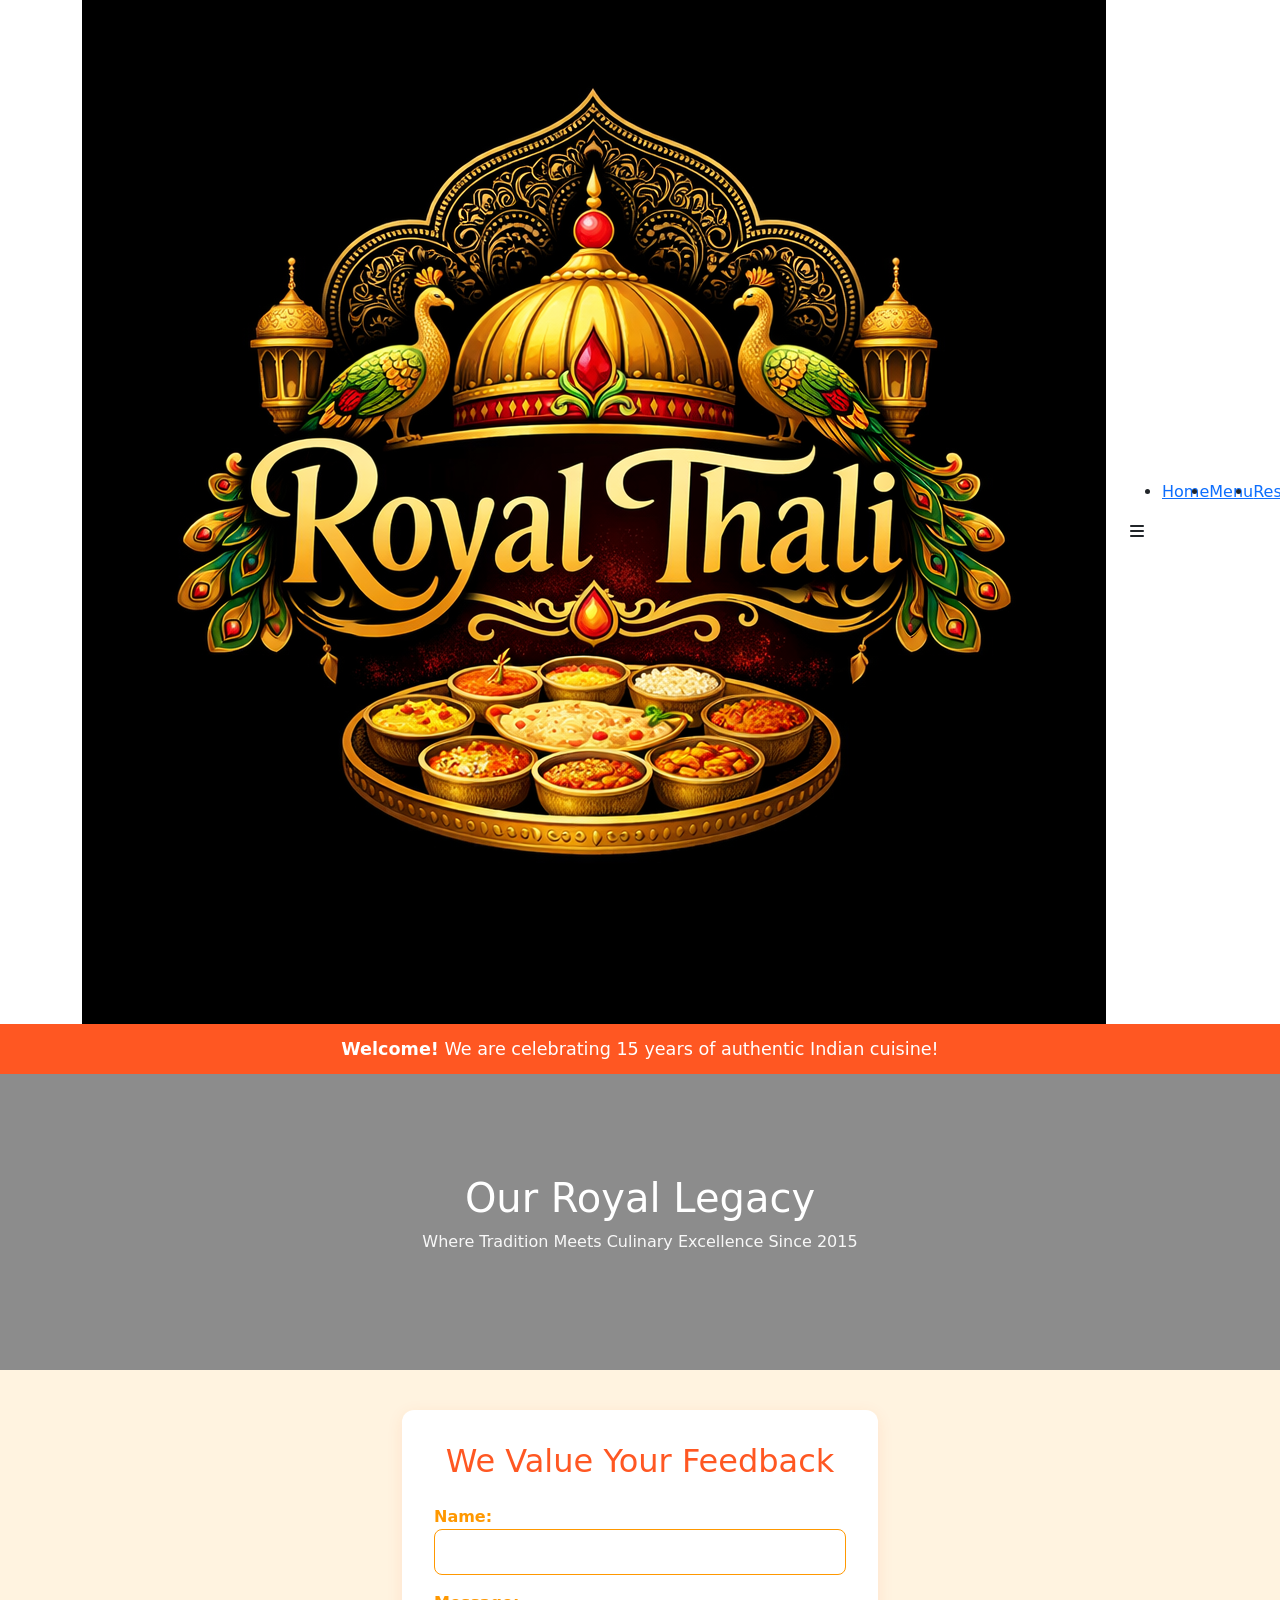
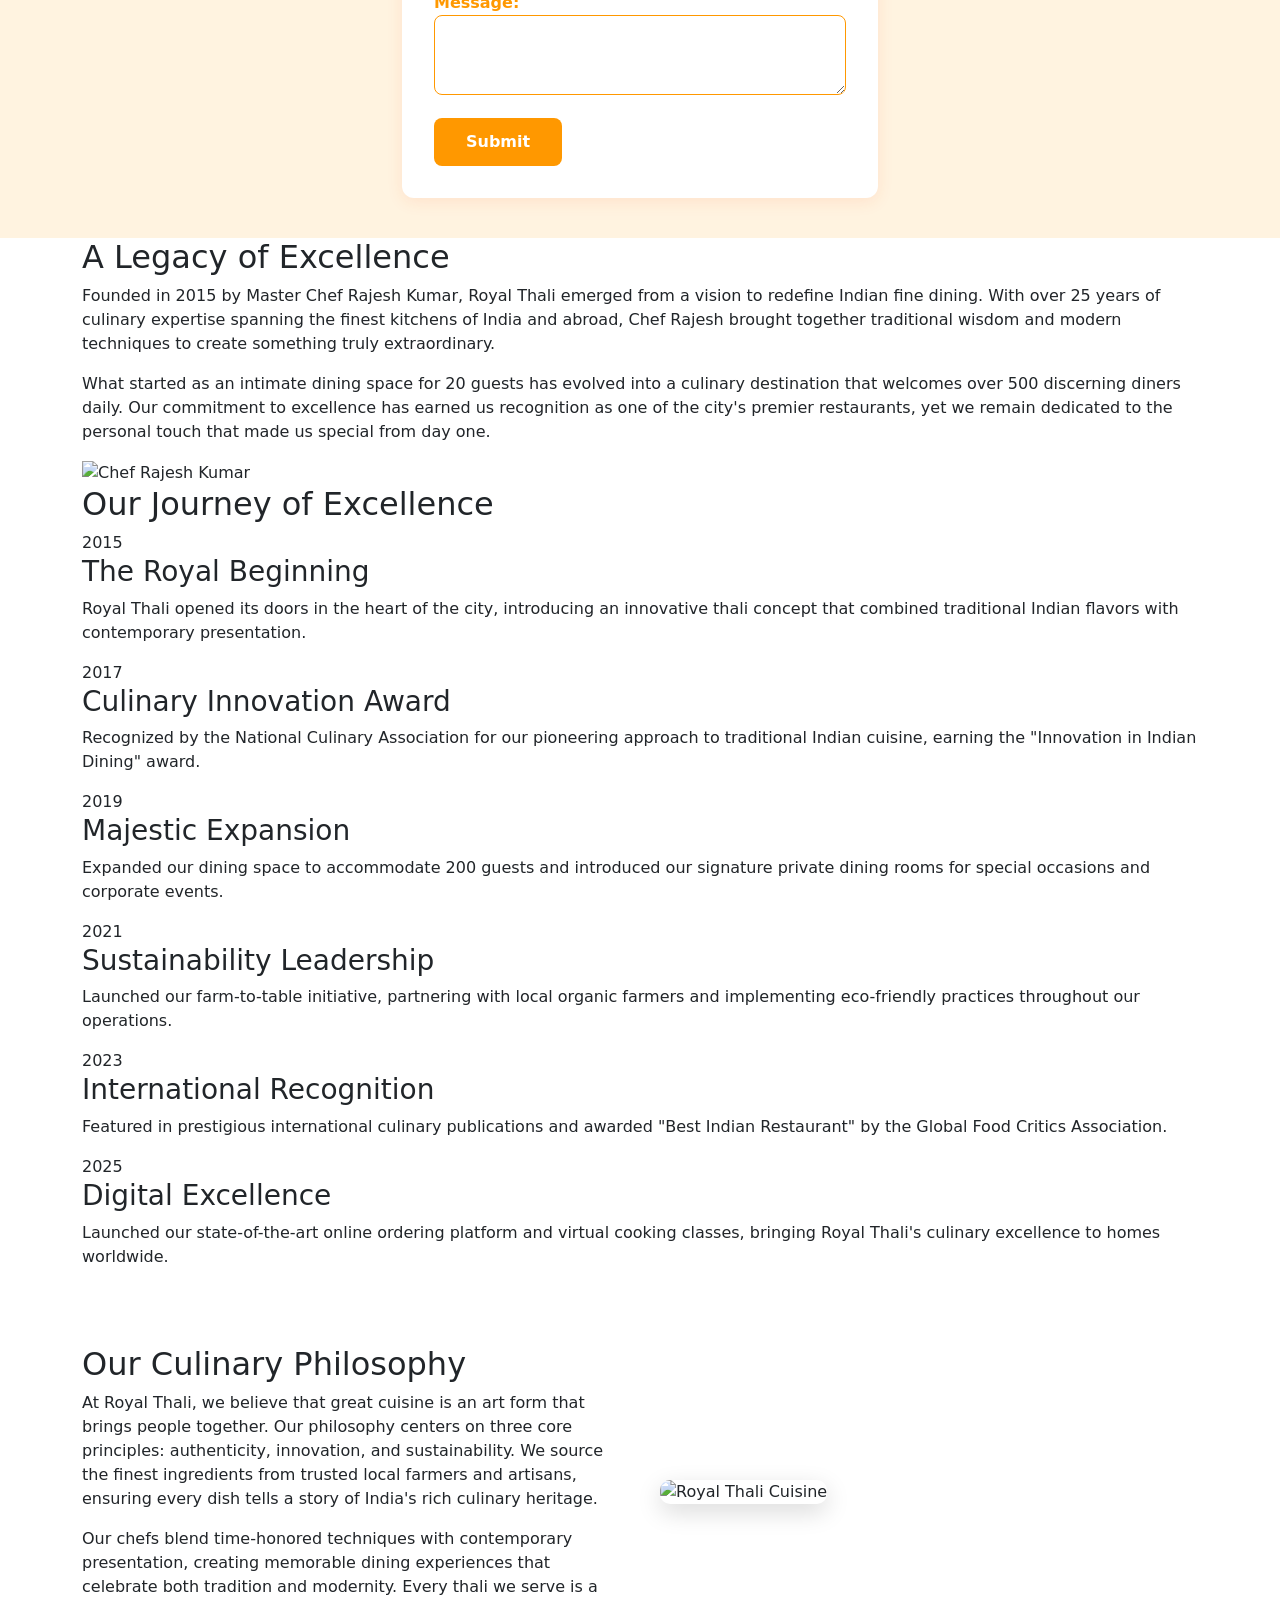
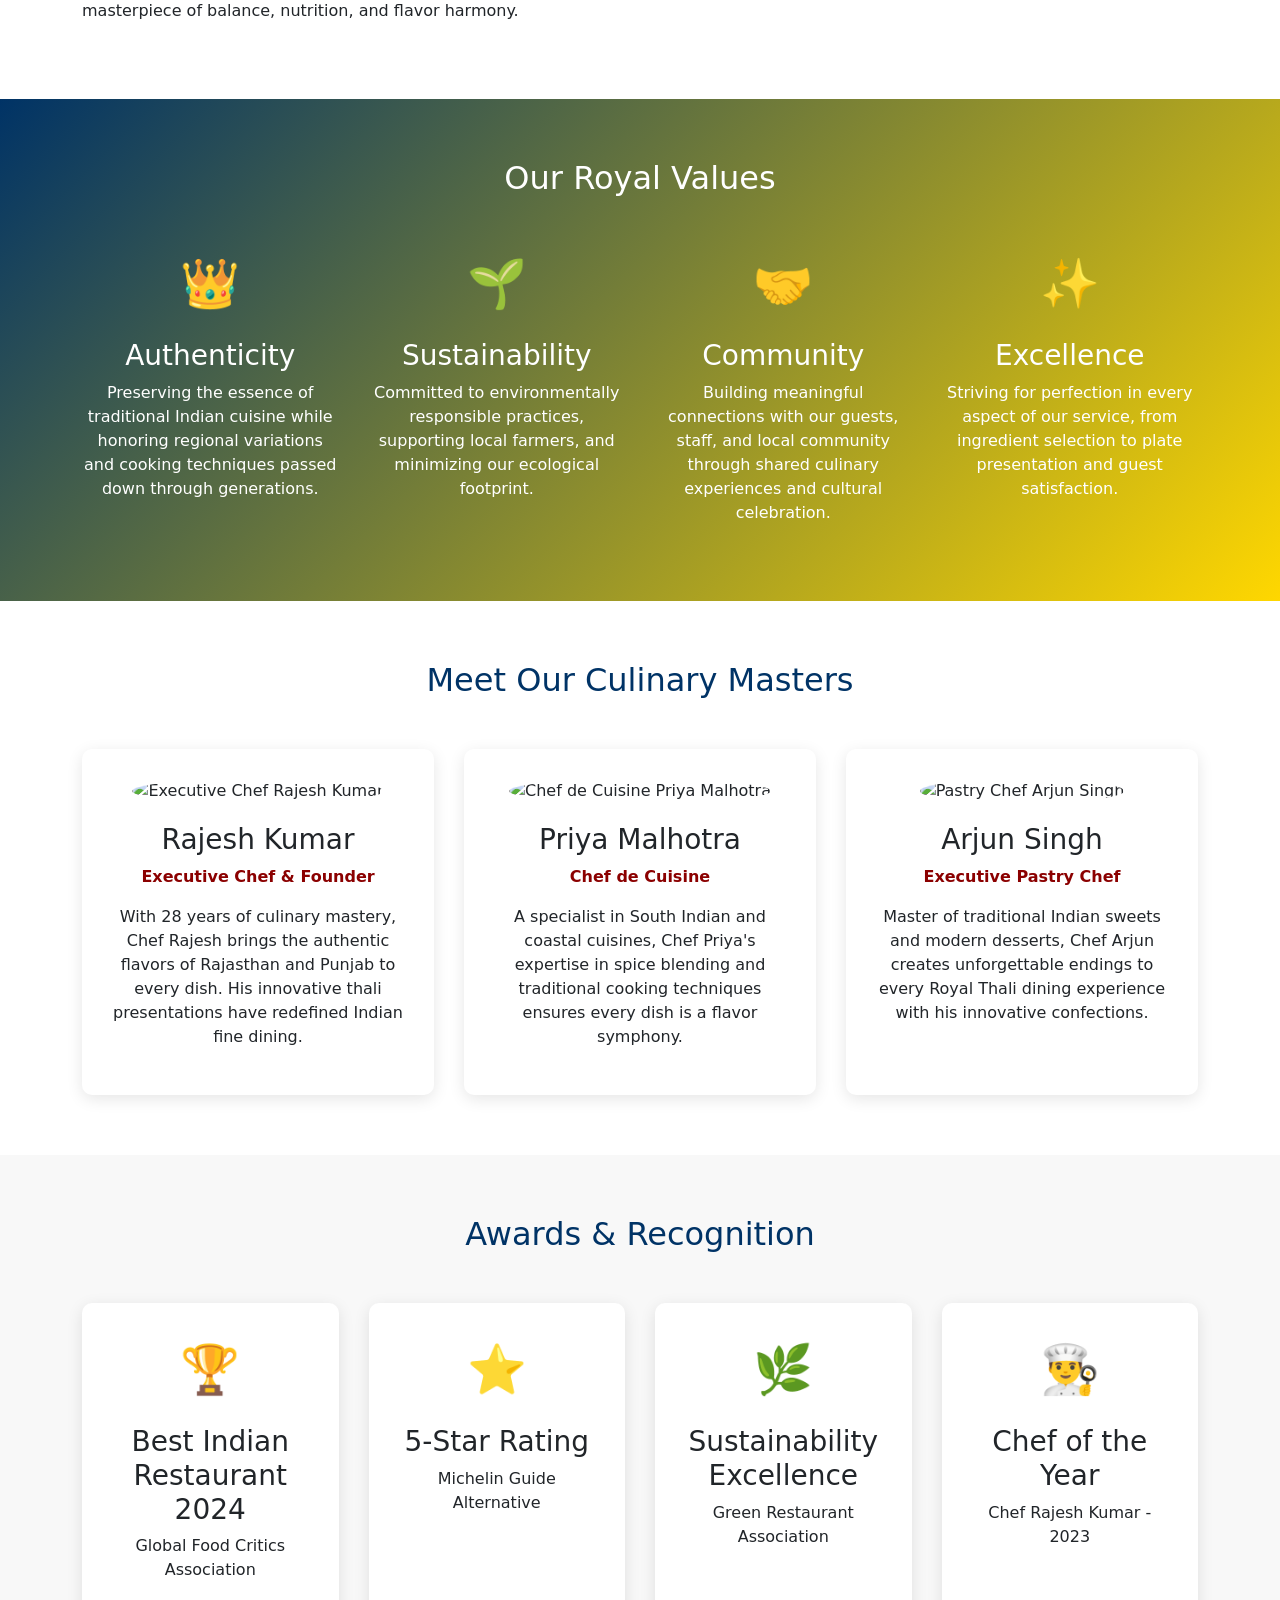
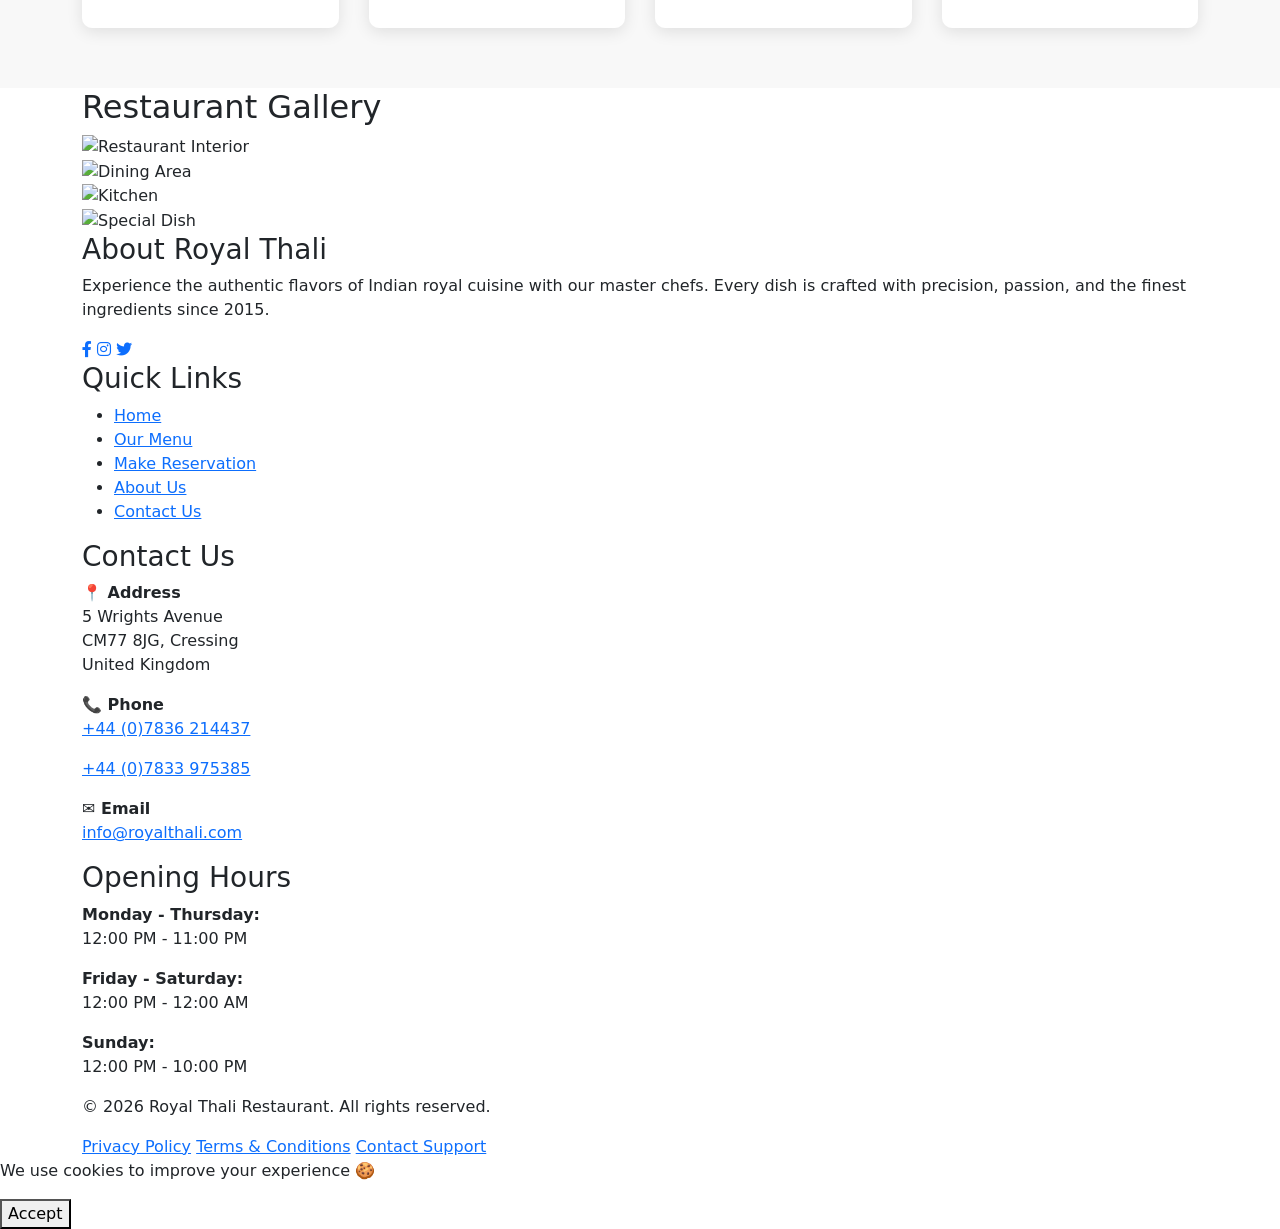
==== about.html @ 82fc79c3 "assignment" ====
<!DOCTYPE html>
<html lang="en">
<head>
    <meta charset="UTF-8">
    <meta name="viewport" content="width=device-width, initial-scale=1.0">
    <title>About Us - Royal Thali</title>
    <link href="https://cdn.jsdelivr.net/npm/bootstrap@5.3.0/dist/css/bootstrap.min.css" rel="stylesheet">
    <link href="https://fonts.googleapis.com/css2?family=Poppins:wght@300;400;600;700&display=swap" rel="stylesheet">
    <link rel="stylesheet" href="https://cdnjs.cloudflare.com/ajax/libs/font-awesome/6.0.0-beta3/css/all.min.css">
    <link rel="stylesheet" href="css/about.css">
</head>
<body aria-label="About Page">
    <!-- Header Section: Contains logo and navigation bar -->
    <header>
        <div class="container" style="display: flex; align-items: center;">
            <!-- Logo -->
            <a href="index.html" class="logo" style="margin-right: 24px;">
                <img src="images/royal thali.png" alt="Royal Thali Logo" id="logo-img">
            </a>
            <!-- Navigation Bar -->
            <nav style="flex: 1;">
                <ul style="display: flex; align-items: center;">
                    <li><a href="index.html">Home</a></li>
                    <li><a href="menu.html">Menu</a></li>
                    <li><a href="reservation.html">Reservation</a></li>
                    <li><a href="about.html" class="active">About</a></li>
                    <li><a href="contact.html">Contact</a></li>
                </ul>
                <!-- Mobile Menu Button for small screens -->
                <div class="mobile-menu-btn" aria-label="Open navigation" tabindex="0">
                    <i class="fas fa-bars"></i>
                </div>
            </nav>
        </div>
    </header>
    <!-- Banner Announcement -->
    <div class="banner" role="banner" aria-label="Special Announcement" style="background:#ff5722;color:#fff;text-align:center;padding:12px 0;font-size:1.1rem;">
        <strong>Welcome!</strong> We are celebrating 15 years of authentic Indian cuisine!
    </div>
    <section class="about-hero" style="background:linear-gradient(rgba(0,0,0,0.45), rgba(0,0,0,0.45)), url('images/gallery4.jpg') center/cover no-repeat; color:#fff; text-align:center; padding:100px 20px;">
        <div class="container">
            <!-- Main heading and tagline -->
            <h1 style="color:#fff;">Our Royal Legacy</h1>
            <p style="color:#f8f8f8;">Where Tradition Meets Culinary Excellence Since 2015</p>
        </div>
    </section>
    <!-- Feedback Form: Enhanced Design -->
    <section class="feedback-section" aria-label="Feedback Form" style="background:#fff3e0;padding:40px 0;">
        <div class="container" style="max-width:500px;margin:auto;">
            <form id="feedback-form" style="background:#fff;border-radius:12px;box-shadow:0 4px 16px rgba(255,87,34,0.10);padding:32px;">
                <h2 style="color:#ff5722;text-align:center;margin-bottom:24px;">We Value Your Feedback</h2>
                <label for="feedback-name" style="font-weight:600;color:#ff9800;">Name:</label>
                <input type="text" id="feedback-name" name="name" required aria-required="true" style="width:100%;padding:10px;margin-bottom:16px;border-radius:8px;border:1px solid #ff9800;">
                <label for="feedback-message" style="font-weight:600;color:#ff9800;">Message:</label>
                <textarea id="feedback-message" name="message" required aria-required="true" style="width:100%;padding:10px;margin-bottom:16px;border-radius:8px;border:1px solid #ff9800;min-height:80px;"></textarea>
                <button type="submit" style="background:#ff9800;color:#fff;border:none;padding:12px 32px;border-radius:8px;font-weight:600;cursor:pointer;transition:background 0.2s;">Submit</button>
                <span id="feedback-error" style="color:red;display:none;"></span>
            </form>
        </div>
    </section>
    <section class="about-story">
        <div class="container">
            <!-- Story section with text and image -->
            <div class="story-content">
                <div class="story-text">
                    <h2>A Legacy of Excellence</h2>
                    <p>Founded in 2015 by Master Chef Rajesh Kumar, Royal Thali emerged from a vision to redefine Indian fine dining. With over 25 years of culinary expertise spanning the finest kitchens of India and abroad, Chef Rajesh brought together traditional wisdom and modern techniques to create something truly extraordinary.</p>
                    <p>What started as an intimate dining space for 20 guests has evolved into a culinary destination that welcomes over 500 discerning diners daily. Our commitment to excellence has earned us recognition as one of the city's premier restaurants, yet we remain dedicated to the personal touch that made us special from day one.</p>
                </div>
                <div class="story-image">
                    <!-- Chef's photo -->
                    <img src="images/chef1.jpg" alt="Chef Rajesh Kumar">
                </div>
            </div>
        </div>
    </section>
    <section class="timeline-section">
        <div class="container">
            <!-- Timeline of restaurant milestones -->
            <h2>Our Journey of Excellence</h2>
            <div class="timeline">
                <div class="timeline-item">
                    <div class="timeline-date">2015</div>
                    <div class="timeline-content">
                        <h3>The Royal Beginning</h3>
                        <p>Royal Thali opened its doors in the heart of the city, introducing an innovative thali concept that combined traditional Indian flavors with contemporary presentation.</p>
                    </div>
                </div>
                <div class="timeline-item">
                    <div class="timeline-date">2017</div>
                    <div class="timeline-content">
                        <h3>Culinary Innovation Award</h3>
                        <p>Recognized by the National Culinary Association for our pioneering approach to traditional Indian cuisine, earning the "Innovation in Indian Dining" award.</p>
                    </div>
                </div>
                <div class="timeline-item">
                    <div class="timeline-date">2019</div>
                    <div class="timeline-content">
                        <h3>Majestic Expansion</h3>
                        <p>Expanded our dining space to accommodate 200 guests and introduced our signature private dining rooms for special occasions and corporate events.</p>
                    </div>
                </div>
                <div class="timeline-item">
                    <div class="timeline-date">2021</div>
                    <div class="timeline-content">
                        <h3>Sustainability Leadership</h3>
                        <p>Launched our farm-to-table initiative, partnering with local organic farmers and implementing eco-friendly practices throughout our operations.</p>
                    </div>
                </div>
                <div class="timeline-item">
                    <div class="timeline-date">2023</div>
                    <div class="timeline-content">
                        <h3>International Recognition</h3>
                        <p>Featured in prestigious international culinary publications and awarded "Best Indian Restaurant" by the Global Food Critics Association.</p>
                    </div>
                </div>
                <div class="timeline-item">
                    <div class="timeline-date">2025</div>
                    <div class="timeline-content">
                        <h3>Digital Excellence</h3>
                        <p>Launched our state-of-the-art online ordering platform and virtual cooking classes, bringing Royal Thali's culinary excellence to homes worldwide.</p>
                    </div>
                </div>
            </div>
        </div>
    </section>

    <!-- Our Philosophy Section -->
    <section class="philosophy-section" style="background:#fff;padding:60px 0;">
        <div class="container">
            <div class="philosophy-content" style="display:flex; flex-wrap:wrap; gap:40px; align-items:center;">
                <div style="flex:1;">
                    <h2>Our Culinary Philosophy</h2>
                    <p>At Royal Thali, we believe that great cuisine is an art form that brings people together. Our philosophy centers on three core principles: authenticity, innovation, and sustainability. We source the finest ingredients from trusted local farmers and artisans, ensuring every dish tells a story of India's rich culinary heritage.</p>
                    <p>Our chefs blend time-honored techniques with contemporary presentation, creating memorable dining experiences that celebrate both tradition and modernity. Every thali we serve is a masterpiece of balance, nutrition, and flavor harmony.</p>
                </div>
                <div style="flex:1;">
                    <img src="images/gallery2.jpg" alt="Royal Thali Cuisine" style="width:100%; border-radius:10px; box-shadow:0 8px 24px rgba(0,0,0,0.15);">
                </div>
            </div>
        </div>
    </section>

    <!-- Our Values Section -->
    <section class="values-section" style="background:linear-gradient(135deg, #003366 0%, #FFD700 100%); color:#fff; padding:60px 0;">
        <div class="container">
            <h2 style="text-align:center; margin-bottom:50px;">Our Royal Values</h2>
            <div class="values-grid" style="display:grid; grid-template-columns:repeat(auto-fit, minmax(250px,1fr)); gap:30px;">
                <div class="value-item" style="text-align:center;">
                    <div style="font-size:3rem; margin-bottom:20px;">👑</div>
                    <h3>Authenticity</h3>
                    <p>Preserving the essence of traditional Indian cuisine while honoring regional variations and cooking techniques passed down through generations.</p>
                </div>
                <div class="value-item" style="text-align:center;">
                    <div style="font-size:3rem; margin-bottom:20px;">🌱</div>
                    <h3>Sustainability</h3>
                    <p>Committed to environmentally responsible practices, supporting local farmers, and minimizing our ecological footprint.</p>
                </div>
                <div class="value-item" style="text-align:center;">
                    <div style="font-size:3rem; margin-bottom:20px;">🤝</div>
                    <h3>Community</h3>
                    <p>Building meaningful connections with our guests, staff, and local community through shared culinary experiences and cultural celebration.</p>
                </div>
                <div class="value-item" style="text-align:center;">
                    <div style="font-size:3rem; margin-bottom:20px;">✨</div>
                    <h3>Excellence</h3>
                    <p>Striving for perfection in every aspect of our service, from ingredient selection to plate presentation and guest satisfaction.</p>
                </div>
            </div>
        </div>
    </section>

    <section class="team-section" style="background:#fff;padding:60px 0;">
        <div class="container">
            <h2 style="text-align:center; margin-bottom:50px; color:#003366;">Meet Our Culinary Masters</h2>
            <div class="team-grid" style="display:grid; grid-template-columns:repeat(auto-fit, minmax(300px,1fr)); gap:30px;">
                <div class="team-member" style="text-align:center; padding:30px; border-radius:10px; box-shadow:0 4px 16px rgba(0,0,0,0.1);">
                    <img src="images/chef1.jpg" alt="Executive Chef Rajesh Kumar" style="width:150px; height:150px; border-radius:50%; margin-bottom:20px; object-fit:cover;">
                    <h3>Rajesh Kumar</h3>
                    <p style="color:#8B0000; font-weight:600;">Executive Chef & Founder</p>
                    <p>With 28 years of culinary mastery, Chef Rajesh brings the authentic flavors of Rajasthan and Punjab to every dish. His innovative thali presentations have redefined Indian fine dining.</p>
                </div>
                <div class="team-member" style="text-align:center; padding:30px; border-radius:10px; box-shadow:0 4px 16px rgba(0,0,0,0.1);">
                    <img src="images/chef2.jpg" alt="Chef de Cuisine Priya Malhotra" style="width:150px; height:150px; border-radius:50%; margin-bottom:20px; object-fit:cover;">
                    <h3>Priya Malhotra</h3>
                    <p style="color:#8B0000; font-weight:600;">Chef de Cuisine</p>
                    <p>A specialist in South Indian and coastal cuisines, Chef Priya's expertise in spice blending and traditional cooking techniques ensures every dish is a flavor symphony.</p>
                </div>
                <div class="team-member" style="text-align:center; padding:30px; border-radius:10px; box-shadow:0 4px 16px rgba(0,0,0,0.1);">
                    <img src="images/chef3.jpg" alt="Pastry Chef Arjun Singh" style="width:150px; height:150px; border-radius:50%; margin-bottom:20px; object-fit:cover;">
                    <h3>Arjun Singh</h3>
                    <p style="color:#8B0000; font-weight:600;">Executive Pastry Chef</p>
                    <p>Master of traditional Indian sweets and modern desserts, Chef Arjun creates unforgettable endings to every Royal Thali dining experience with his innovative confections.</p>
                </div>
            </div>
        </div>
    </section>

    <!-- Awards & Recognition Section -->
    <section class="awards-section" style="background:#f8f8f8;padding:60px 0;">
        <div class="container">
            <h2 style="text-align:center; margin-bottom:50px; color:#003366;">Awards & Recognition</h2>
            <div class="awards-grid" style="display:grid; grid-template-columns:repeat(auto-fit, minmax(250px,1fr)); gap:30px;">
                <div class="award-item" style="text-align:center; padding:30px; background:#fff; border-radius:10px; box-shadow:0 4px 16px rgba(0,0,0,0.1);">
                    <div style="font-size:3rem; margin-bottom:20px;">🏆</div>
                    <h3>Best Indian Restaurant 2024</h3>
                    <p>Global Food Critics Association</p>
                </div>
                <div class="award-item" style="text-align:center; padding:30px; background:#fff; border-radius:10px; box-shadow:0 4px 16px rgba(0,0,0,0.1);">
                    <div style="font-size:3rem; margin-bottom:20px;">⭐</div>
                    <h3>5-Star Rating</h3>
                    <p>Michelin Guide Alternative</p>
                </div>
                <div class="award-item" style="text-align:center; padding:30px; background:#fff; border-radius:10px; box-shadow:0 4px 16px rgba(0,0,0,0.1);">
                    <div style="font-size:3rem; margin-bottom:20px;">🌿</div>
                    <h3>Sustainability Excellence</h3>
                    <p>Green Restaurant Association</p>
                </div>
                <div class="award-item" style="text-align:center; padding:30px; background:#fff; border-radius:10px; box-shadow:0 4px 16px rgba(0,0,0,0.1);">
                    <div style="font-size:3rem; margin-bottom:20px;">👨‍🍳</div>
                    <h3>Chef of the Year</h3>
                    <p>Chef Rajesh Kumar - 2023</p>
                </div>
            </div>
        </div>
    </section>
    <section class="gallery-section">
        <div class="container">
            <!-- Gallery section: Photos of restaurant -->
            <h2>Restaurant Gallery</h2>
            <div class="gallery-grid">
                <div class="gallery-item">
                    <img src="images/gallery1.jpg" alt="Restaurant Interior">
                </div>
                <div class="gallery-item">
                    <img src="images/gallery2.jpg" alt="Dining Area">
                </div>
                <div class="gallery-item">
                    <img src="images/gallery3.jpg" alt="Kitchen">
                </div>
                <div class="gallery-item">
                    <img src="images/gallery4.jpg" alt="Special Dish">
                </div>
            </div>
        </div>
    </section>
    <footer>
        <div class="container">
            <div class="footer-content">
                <!-- About Section -->
                <div class="footer-section">
                    <h3>About Royal Thali</h3>
                    <p>Experience the authentic flavors of Indian royal cuisine with our master chefs. Every dish is crafted with precision, passion, and the finest ingredients since 2015.</p>
                    <div class="social-links">
                        <a href="https://facebook.com" target="_blank" title="Facebook"><i class="fab fa-facebook-f"></i></a>
                        <a href="https://instagram.com" target="_blank" title="Instagram"><i class="fab fa-instagram"></i></a>
                        <a href="https://twitter.com" target="_blank" title="Twitter"><i class="fab fa-twitter"></i></a>
                    </div>
                </div>

                <!-- Quick Links -->
                <div class="footer-section">
                    <h3>Quick Links</h3>
                    <ul>
                        <li><a href="index.html">Home</a></li>
                        <li><a href="menu.html">Our Menu</a></li>
                        <li><a href="reservation.html">Make Reservation</a></li>
                        <li><a href="about.html">About Us</a></li>
                        <li><a href="contact.html">Contact Us</a></li>
                    </ul>
                </div>

                <!-- Contact Info -->
                <div class="footer-section">
                    <h3>Contact Us</h3>
                    <div class="footer-contact-item">
                        <strong>📍 Address</strong>
                        <p>5 Wrights Avenue<br>CM77 8JG, Cressing<br>United Kingdom</p>
                    </div>
                    <div class="footer-contact-item">
                        <strong>📞 Phone</strong>
                        <p><a href="tel:+447836214437">+44 (0)7836 214437</a></p>
                        <p><a href="tel:+447833975385">+44 (0)7833 975385</a></p>
                    </div>
                    <div class="footer-contact-item">
                        <strong>✉️ Email</strong>
                        <p><a href="mailto:info@royalthali.com">info@royalthali.com</a></p>
                    </div>
                </div>

                <!-- Hours -->
                <div class="footer-section">
                    <h3>Opening Hours</h3>
                    <p><strong>Monday - Thursday:</strong><br>12:00 PM - 11:00 PM</p>
                    <p><strong>Friday - Saturday:</strong><br>12:00 PM - 12:00 AM</p>
                    <p><strong>Sunday:</strong><br>12:00 PM - 10:00 PM</p>
                </div>
            </div>

            <div class="footer-divider"></div>

            <div class="footer-bottom">
                <p>&copy; 2026 Royal Thali Restaurant. All rights reserved.</p>
                <div class="footer-bottom-links">
                    <a href="#">Privacy Policy</a>
                    <a href="#">Terms & Conditions</a>
                    <a href="contact.html">Contact Support</a>
                </div>
            </div>
        </div>
    </footer>
    <script src="https://cdn.jsdelivr.net/npm/bootstrap@5.3.0/dist/js/bootstrap.bundle.min.js"></script>
    <script src="js/about.js"></script>

<div id="cookie-box" class="cookie-box">
  <p>We use cookies to improve your experience 🍪</p>
  <button onclick="acceptCookies()">Accept</button>
</div>

</body>
</html>
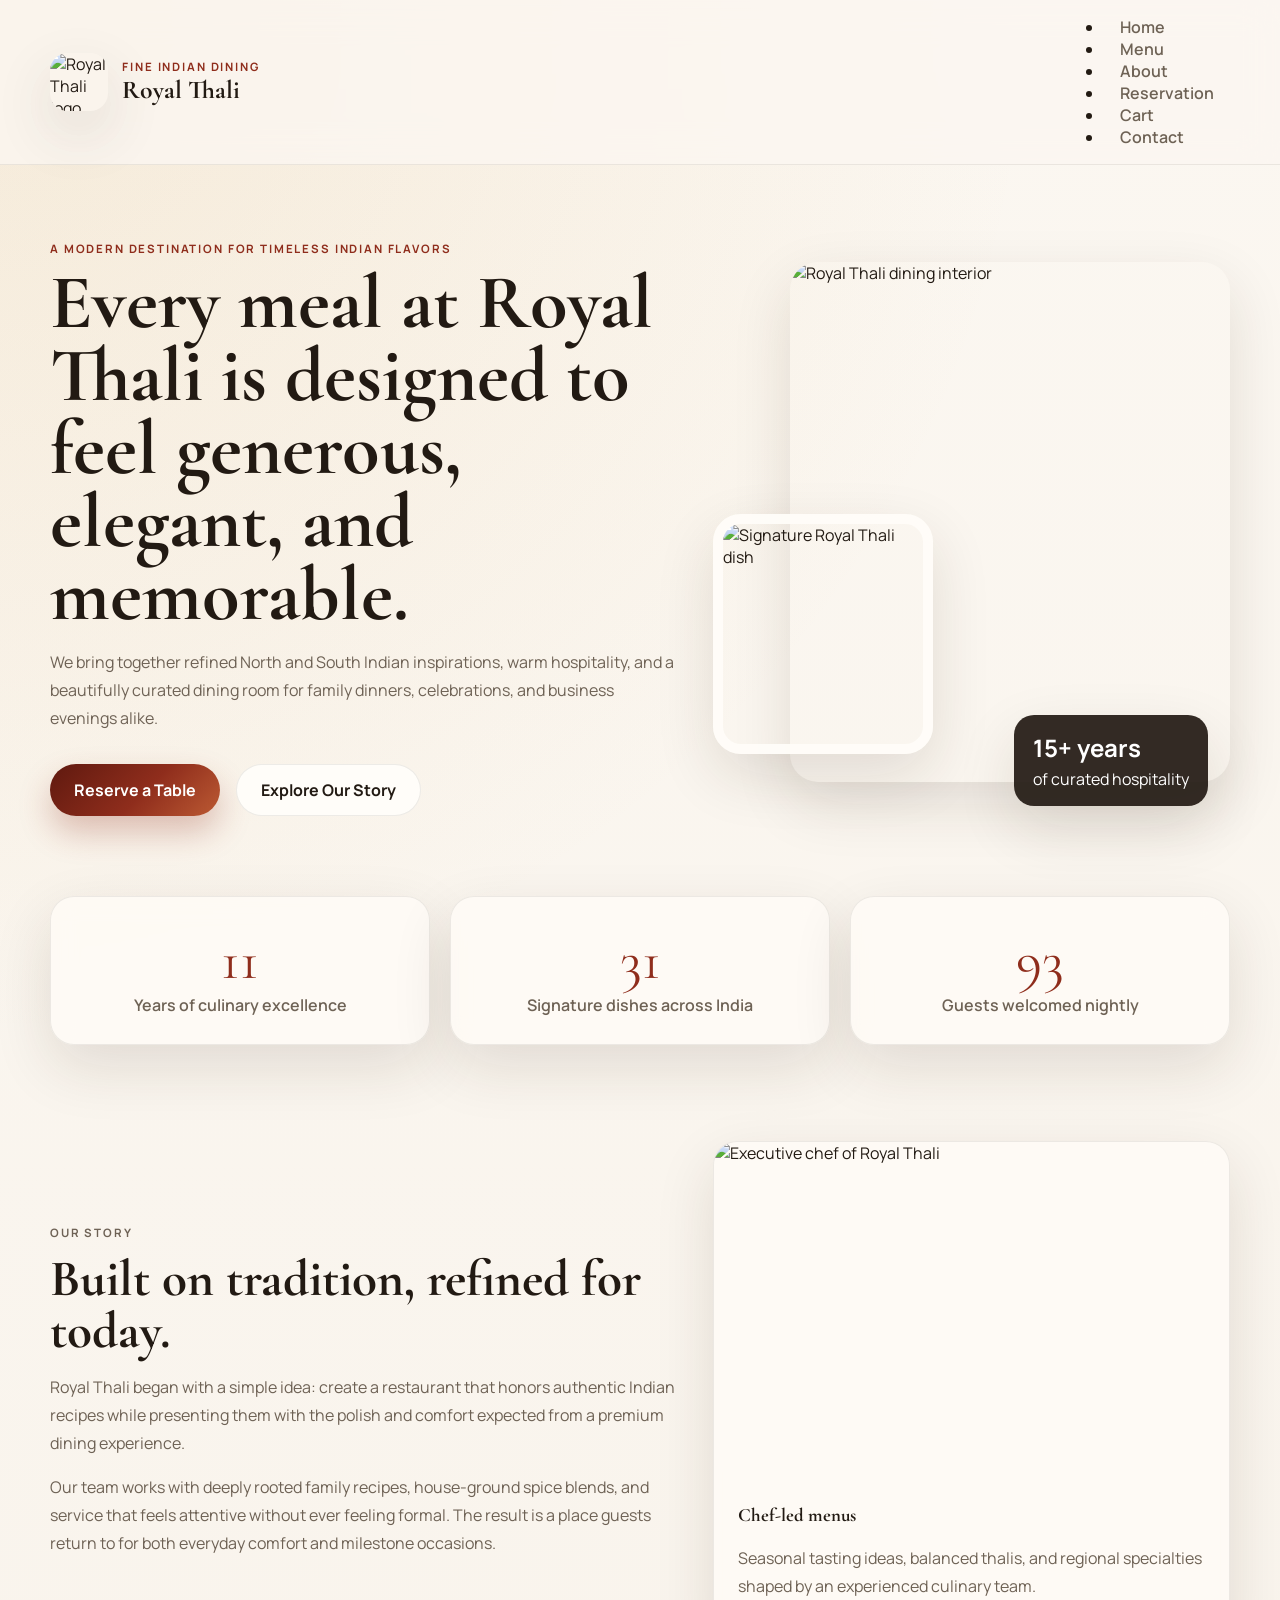
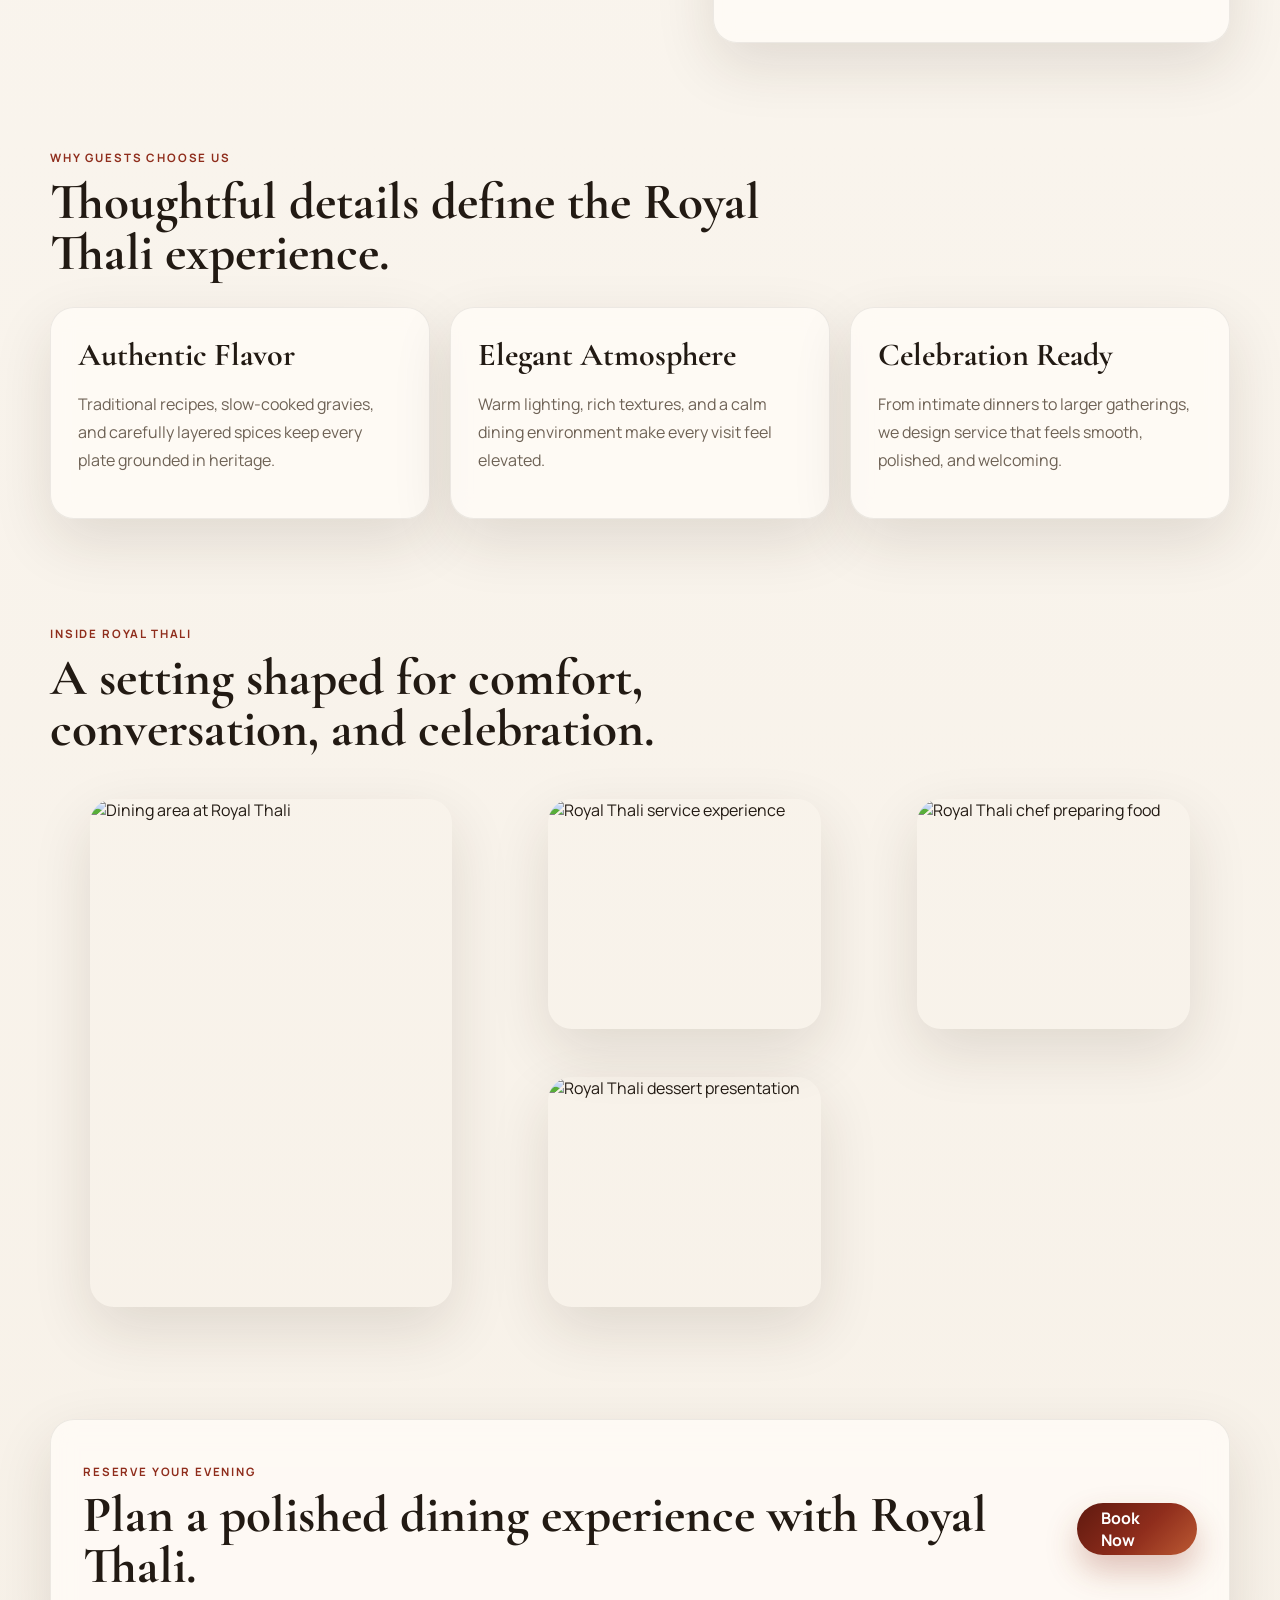
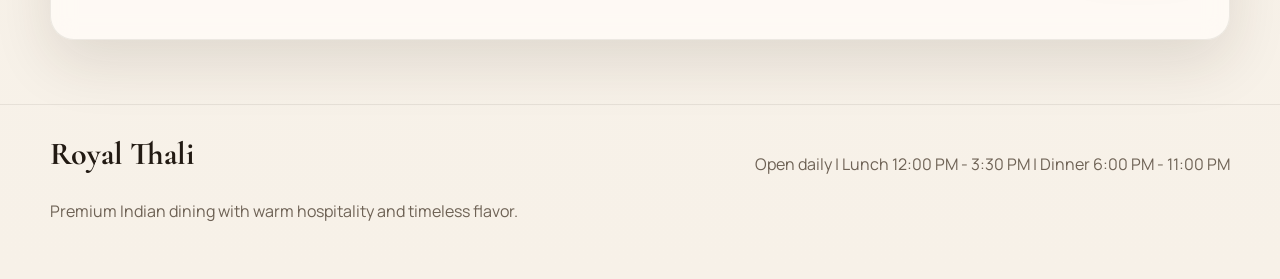
==== commit 82523ed2: "Add files via upload" ====
--- a/about.html
+++ b/about.html
@@ -3,319 +3,184 @@
 <head>
     <meta charset="UTF-8">
     <meta name="viewport" content="width=device-width, initial-scale=1.0">
-    <title>About Us - Royal Thali</title>
-    <link href="https://cdn.jsdelivr.net/npm/bootstrap@5.3.0/dist/css/bootstrap.min.css" rel="stylesheet">
-    <link href="https://fonts.googleapis.com/css2?family=Poppins:wght@300;400;600;700&display=swap" rel="stylesheet">
-    <link rel="stylesheet" href="https://cdnjs.cloudflare.com/ajax/libs/font-awesome/6.0.0-beta3/css/all.min.css">
-    <link rel="stylesheet" href="css/about.css">
+    <title>About | Royal Thali</title>
+    <meta name="description" content="Discover the story, hospitality, and signature dining experience behind Royal Thali.">
+    <link rel="preconnect" href="https://fonts.googleapis.com">
+    <link rel="preconnect" href="https://fonts.gstatic.com" crossorigin>
+    <link href="https://fonts.googleapis.com/css2?family=Cormorant+Garamond:wght@500;600;700&family=Manrope:wght@400;500;600;700&display=swap" rel="stylesheet">
+    <link rel="stylesheet" href="about.css">
 </head>
-<body aria-label="About Page">
-    <!-- Header Section: Contains logo and navigation bar -->
-    <header>
-        <div class="container" style="display: flex; align-items: center;">
-            <!-- Logo -->
-            <a href="index.html" class="logo" style="margin-right: 24px;">
-                <img src="images/royal thali.png" alt="Royal Thali Logo" id="logo-img">
+<body>
+    <header class="site-header">
+        <div class="container">
+            <a class="brand" href="about.html" aria-label="Royal Thali home">
+                <img src="images/desispice.com.logo.jpg" alt="Royal Thali logo">
+                <div>
+                    <span class="brand-kicker">Fine Indian Dining</span>
+                    <span class="brand-name">Royal Thali</span>
+                </div>
             </a>
-            <!-- Navigation Bar -->
-            <nav style="flex: 1;">
-                <ul style="display: flex; align-items: center;">
-                    <li><a href="index.html">Home</a></li>
-                    <li><a href="menu.html">Menu</a></li>
-                    <li><a href="reservation.html">Reservation</a></li>
-                    <li><a href="about.html" class="active">About</a></li>
-                    <li><a href="contact.html">Contact</a></li>
-                </ul>
-                <!-- Mobile Menu Button for small screens -->
-                <div class="mobile-menu-btn" aria-label="Open navigation" tabindex="0">
-                    <i class="fas fa-bars"></i>
-                </div>
-            </nav>
+
+            <button class="nav-toggle" type="button" aria-expanded="false" aria-controls="site-nav">
+                <span></span>
+                <span></span>
+                <span></span>
+            </button>
+
+<nav class="site-nav">
+    <ul>
+        <li><a href="home.html">Home</a></li>
+        <li><a href="menu.html">Menu</a></li>
+        <li><a href="about.html">About</a></li>
+        <li><a href="reservation.html">Reservation</a></li>
+        <li><a href="cart.html">Cart</a></li>
+        <li><a href="contact.html">Contact</a></li>
+    </ul>
+</nav>
+
+
         </div>
     </header>
-    <!-- Banner Announcement -->
-    <div class="banner" role="banner" aria-label="Special Announcement" style="background:#ff5722;color:#fff;text-align:center;padding:12px 0;font-size:1.1rem;">
-        <strong>Welcome!</strong> We are celebrating 15 years of authentic Indian cuisine!
-    </div>
-    <section class="about-hero" style="background:linear-gradient(rgba(0,0,0,0.45), rgba(0,0,0,0.45)), url('images/gallery4.jpg') center/cover no-repeat; color:#fff; text-align:center; padding:100px 20px;">
-        <div class="container">
-            <!-- Main heading and tagline -->
-            <h1 style="color:#fff;">Our Royal Legacy</h1>
-            <p style="color:#f8f8f8;">Where Tradition Meets Culinary Excellence Since 2015</p>
-        </div>
-    </section>
-    <!-- Feedback Form: Enhanced Design -->
-    <section class="feedback-section" aria-label="Feedback Form" style="background:#fff3e0;padding:40px 0;">
-        <div class="container" style="max-width:500px;margin:auto;">
-            <form id="feedback-form" style="background:#fff;border-radius:12px;box-shadow:0 4px 16px rgba(255,87,34,0.10);padding:32px;">
-                <h2 style="color:#ff5722;text-align:center;margin-bottom:24px;">We Value Your Feedback</h2>
-                <label for="feedback-name" style="font-weight:600;color:#ff9800;">Name:</label>
-                <input type="text" id="feedback-name" name="name" required aria-required="true" style="width:100%;padding:10px;margin-bottom:16px;border-radius:8px;border:1px solid #ff9800;">
-                <label for="feedback-message" style="font-weight:600;color:#ff9800;">Message:</label>
-                <textarea id="feedback-message" name="message" required aria-required="true" style="width:100%;padding:10px;margin-bottom:16px;border-radius:8px;border:1px solid #ff9800;min-height:80px;"></textarea>
-                <button type="submit" style="background:#ff9800;color:#fff;border:none;padding:12px 32px;border-radius:8px;font-weight:600;cursor:pointer;transition:background 0.2s;">Submit</button>
-                <span id="feedback-error" style="color:red;display:none;"></span>
-            </form>
-        </div>
-    </section>
-    <section class="about-story">
-        <div class="container">
-            <!-- Story section with text and image -->
-            <div class="story-content">
-                <div class="story-text">
-                    <h2>A Legacy of Excellence</h2>
-                    <p>Founded in 2015 by Master Chef Rajesh Kumar, Royal Thali emerged from a vision to redefine Indian fine dining. With over 25 years of culinary expertise spanning the finest kitchens of India and abroad, Chef Rajesh brought together traditional wisdom and modern techniques to create something truly extraordinary.</p>
-                    <p>What started as an intimate dining space for 20 guests has evolved into a culinary destination that welcomes over 500 discerning diners daily. Our commitment to excellence has earned us recognition as one of the city's premier restaurants, yet we remain dedicated to the personal touch that made us special from day one.</p>
-                </div>
-                <div class="story-image">
-                    <!-- Chef's photo -->
-                    <img src="images/chef1.jpg" alt="Chef Rajesh Kumar">
-                </div>
-            </div>
-        </div>
-    </section>
-    <section class="timeline-section">
-        <div class="container">
-            <!-- Timeline of restaurant milestones -->
-            <h2>Our Journey of Excellence</h2>
-            <div class="timeline">
-                <div class="timeline-item">
-                    <div class="timeline-date">2015</div>
-                    <div class="timeline-content">
-                        <h3>The Royal Beginning</h3>
-                        <p>Royal Thali opened its doors in the heart of the city, introducing an innovative thali concept that combined traditional Indian flavors with contemporary presentation.</p>
+
+    <main>
+        <section class="hero">
+            <div class="container hero-grid">
+                <div class="hero-copy reveal">
+                    <p class="eyebrow">A modern destination for timeless Indian flavors</p>
+                    <h1>Every meal at Royal Thali is designed to feel generous, elegant, and memorable.</h1>
+                    <p class="hero-text">
+                        We bring together refined North and South Indian inspirations, warm hospitality, and a beautifully curated dining room for family dinners, celebrations, and business evenings alike.
+                    </p>
+                    <div class="hero-actions">
+                        <a class="btn btn-primary" href="reservation.html">Reserve a Table</a>
+                        <a class="btn btn-secondary" href="#story">Explore Our Story</a>
                     </div>
                 </div>
-                <div class="timeline-item">
-                    <div class="timeline-date">2017</div>
-                    <div class="timeline-content">
-                        <h3>Culinary Innovation Award</h3>
-                        <p>Recognized by the National Culinary Association for our pioneering approach to traditional Indian cuisine, earning the "Innovation in Indian Dining" award.</p>
+
+                <div class="hero-visual reveal">
+                    <div class="hero-card hero-card-main">
+                        <img src="images/gallery1.jpg" alt="Royal Thali dining interior">
                     </div>
-                </div>
-                <div class="timeline-item">
-                    <div class="timeline-date">2019</div>
-                    <div class="timeline-content">
-                        <h3>Majestic Expansion</h3>
-                        <p>Expanded our dining space to accommodate 200 guests and introduced our signature private dining rooms for special occasions and corporate events.</p>
+                    <div class="hero-card hero-card-small">
+                        <img src="images/gallery4.jpg" alt="Signature Royal Thali dish">
                     </div>
-                </div>
-                <div class="timeline-item">
-                    <div class="timeline-date">2021</div>
-                    <div class="timeline-content">
-                        <h3>Sustainability Leadership</h3>
-                        <p>Launched our farm-to-table initiative, partnering with local organic farmers and implementing eco-friendly practices throughout our operations.</p>
-                    </div>
-                </div>
-                <div class="timeline-item">
-                    <div class="timeline-date">2023</div>
-                    <div class="timeline-content">
-                        <h3>International Recognition</h3>
-                        <p>Featured in prestigious international culinary publications and awarded "Best Indian Restaurant" by the Global Food Critics Association.</p>
-                    </div>
-                </div>
-                <div class="timeline-item">
-                    <div class="timeline-date">2025</div>
-                    <div class="timeline-content">
-                        <h3>Digital Excellence</h3>
-                        <p>Launched our state-of-the-art online ordering platform and virtual cooking classes, bringing Royal Thali's culinary excellence to homes worldwide.</p>
+                    <div class="experience-pill">
+                        <strong>15+ years</strong>
+                        <span>of curated hospitality</span>
                     </div>
                 </div>
             </div>
-        </div>
-    </section>
+        </section>
 
-    <!-- Our Philosophy Section -->
-    <section class="philosophy-section" style="background:#fff;padding:60px 0;">
-        <div class="container">
-            <div class="philosophy-content" style="display:flex; flex-wrap:wrap; gap:40px; align-items:center;">
-                <div style="flex:1;">
-                    <h2>Our Culinary Philosophy</h2>
-                    <p>At Royal Thali, we believe that great cuisine is an art form that brings people together. Our philosophy centers on three core principles: authenticity, innovation, and sustainability. We source the finest ingredients from trusted local farmers and artisans, ensuring every dish tells a story of India's rich culinary heritage.</p>
-                    <p>Our chefs blend time-honored techniques with contemporary presentation, creating memorable dining experiences that celebrate both tradition and modernity. Every thali we serve is a masterpiece of balance, nutrition, and flavor harmony.</p>
+        <section class="stats">
+            <div class="container stats-grid">
+                <article class="stat-card reveal">
+                    <span class="stat-number" data-target="15">0</span>
+                    <span class="stat-label">Years of culinary excellence</span>
+                </article>
+                <article class="stat-card reveal">
+                    <span class="stat-number" data-target="40">0</span>
+                    <span class="stat-label">Signature dishes across India</span>
+                </article>
+                <article class="stat-card reveal">
+                    <span class="stat-number" data-target="120">0</span>
+                    <span class="stat-label">Guests welcomed nightly</span>
+                </article>
+            </div>
+        </section>
+
+        <section class="story-section" id="story">
+            <div class="container story-grid">
+                <div class="story-copy reveal">
+                    <p class="section-tag">Our Story</p>
+                    <h2>Built on tradition, refined for today.</h2>
+                    <p>
+                        Royal Thali began with a simple idea: create a restaurant that honors authentic Indian recipes while presenting them with the polish and comfort expected from a premium dining experience.
+                    </p>
+                    <p>
+                        Our team works with deeply rooted family recipes, house-ground spice blends, and service that feels attentive without ever feeling formal. The result is a place guests return to for both everyday comfort and milestone occasions.
+                    </p>
                 </div>
-                <div style="flex:1;">
-                    <img src="images/gallery2.jpg" alt="Royal Thali Cuisine" style="width:100%; border-radius:10px; box-shadow:0 8px 24px rgba(0,0,0,0.15);">
+
+                <div class="story-panel reveal">
+                    <img src="images/chef1.jpg" alt="Executive chef of Royal Thali">
+                    <div class="story-panel-copy">
+                        <h3>Chef-led menus</h3>
+                        <p>Seasonal tasting ideas, balanced thalis, and regional specialties shaped by an experienced culinary team.</p>
+                    </div>
                 </div>
             </div>
-        </div>
-    </section>
+        </section>
 
-    <!-- Our Values Section -->
-    <section class="values-section" style="background:linear-gradient(135deg, #003366 0%, #FFD700 100%); color:#fff; padding:60px 0;">
-        <div class="container">
-            <h2 style="text-align:center; margin-bottom:50px;">Our Royal Values</h2>
-            <div class="values-grid" style="display:grid; grid-template-columns:repeat(auto-fit, minmax(250px,1fr)); gap:30px;">
-                <div class="value-item" style="text-align:center;">
-                    <div style="font-size:3rem; margin-bottom:20px;">👑</div>
-                    <h3>Authenticity</h3>
-                    <p>Preserving the essence of traditional Indian cuisine while honoring regional variations and cooking techniques passed down through generations.</p>
+        <section class="values-section">
+            <div class="container">
+                <div class="section-heading reveal">
+                    <p class="section-tag">Why Guests Choose Us</p>
+                    <h2>Thoughtful details define the Royal Thali experience.</h2>
                 </div>
-                <div class="value-item" style="text-align:center;">
-                    <div style="font-size:3rem; margin-bottom:20px;">🌱</div>
-                    <h3>Sustainability</h3>
-                    <p>Committed to environmentally responsible practices, supporting local farmers, and minimizing our ecological footprint.</p>
-                </div>
-                <div class="value-item" style="text-align:center;">
-                    <div style="font-size:3rem; margin-bottom:20px;">🤝</div>
-                    <h3>Community</h3>
-                    <p>Building meaningful connections with our guests, staff, and local community through shared culinary experiences and cultural celebration.</p>
-                </div>
-                <div class="value-item" style="text-align:center;">
-                    <div style="font-size:3rem; margin-bottom:20px;">✨</div>
-                    <h3>Excellence</h3>
-                    <p>Striving for perfection in every aspect of our service, from ingredient selection to plate presentation and guest satisfaction.</p>
+
+                <div class="values-grid">
+                    <article class="value-card reveal">
+                        <h3>Authentic Flavor</h3>
+                        <p>Traditional recipes, slow-cooked gravies, and carefully layered spices keep every plate grounded in heritage.</p>
+                    </article>
+                    <article class="value-card reveal">
+                        <h3>Elegant Atmosphere</h3>
+                        <p>Warm lighting, rich textures, and a calm dining environment make every visit feel elevated.</p>
+                    </article>
+                    <article class="value-card reveal">
+                        <h3>Celebration Ready</h3>
+                        <p>From intimate dinners to larger gatherings, we design service that feels smooth, polished, and welcoming.</p>
+                    </article>
                 </div>
             </div>
-        </div>
-    </section>
+        </section>
 
-    <section class="team-section" style="background:#fff;padding:60px 0;">
-        <div class="container">
-            <h2 style="text-align:center; margin-bottom:50px; color:#003366;">Meet Our Culinary Masters</h2>
-            <div class="team-grid" style="display:grid; grid-template-columns:repeat(auto-fit, minmax(300px,1fr)); gap:30px;">
-                <div class="team-member" style="text-align:center; padding:30px; border-radius:10px; box-shadow:0 4px 16px rgba(0,0,0,0.1);">
-                    <img src="images/chef1.jpg" alt="Executive Chef Rajesh Kumar" style="width:150px; height:150px; border-radius:50%; margin-bottom:20px; object-fit:cover;">
-                    <h3>Rajesh Kumar</h3>
-                    <p style="color:#8B0000; font-weight:600;">Executive Chef & Founder</p>
-                    <p>With 28 years of culinary mastery, Chef Rajesh brings the authentic flavors of Rajasthan and Punjab to every dish. His innovative thali presentations have redefined Indian fine dining.</p>
+        <section class="gallery-section">
+            <div class="container">
+                <div class="section-heading reveal">
+                    <p class="section-tag">Inside Royal Thali</p>
+                    <h2>A setting shaped for comfort, conversation, and celebration.</h2>
                 </div>
-                <div class="team-member" style="text-align:center; padding:30px; border-radius:10px; box-shadow:0 4px 16px rgba(0,0,0,0.1);">
-                    <img src="images/chef2.jpg" alt="Chef de Cuisine Priya Malhotra" style="width:150px; height:150px; border-radius:50%; margin-bottom:20px; object-fit:cover;">
-                    <h3>Priya Malhotra</h3>
-                    <p style="color:#8B0000; font-weight:600;">Chef de Cuisine</p>
-                    <p>A specialist in South Indian and coastal cuisines, Chef Priya's expertise in spice blending and traditional cooking techniques ensures every dish is a flavor symphony.</p>
-                </div>
-                <div class="team-member" style="text-align:center; padding:30px; border-radius:10px; box-shadow:0 4px 16px rgba(0,0,0,0.1);">
-                    <img src="images/chef3.jpg" alt="Pastry Chef Arjun Singh" style="width:150px; height:150px; border-radius:50%; margin-bottom:20px; object-fit:cover;">
-                    <h3>Arjun Singh</h3>
-                    <p style="color:#8B0000; font-weight:600;">Executive Pastry Chef</p>
-                    <p>Master of traditional Indian sweets and modern desserts, Chef Arjun creates unforgettable endings to every Royal Thali dining experience with his innovative confections.</p>
+
+                <div class="gallery-grid">
+                    <figure class="gallery-item large reveal">
+                        <img src="images/gallery2.jpg" alt="Dining area at Royal Thali">
+                    </figure>
+                    <figure class="gallery-item reveal">
+                        <img src="images/gallery3.jpg" alt="Royal Thali service experience">
+                    </figure>
+                    <figure class="gallery-item reveal">
+                        <img src="images/chef2.jpg" alt="Royal Thali chef preparing food">
+                    </figure>
+                    <figure class="gallery-item reveal">
+                        <img src="images/chef3.jpg" alt="Royal Thali dessert presentation">
+                    </figure>
                 </div>
             </div>
-        </div>
-    </section>
+        </section>
 
-    <!-- Awards & Recognition Section -->
-    <section class="awards-section" style="background:#f8f8f8;padding:60px 0;">
-        <div class="container">
-            <h2 style="text-align:center; margin-bottom:50px; color:#003366;">Awards & Recognition</h2>
-            <div class="awards-grid" style="display:grid; grid-template-columns:repeat(auto-fit, minmax(250px,1fr)); gap:30px;">
-                <div class="award-item" style="text-align:center; padding:30px; background:#fff; border-radius:10px; box-shadow:0 4px 16px rgba(0,0,0,0.1);">
-                    <div style="font-size:3rem; margin-bottom:20px;">🏆</div>
-                    <h3>Best Indian Restaurant 2024</h3>
-                    <p>Global Food Critics Association</p>
+        <section class="cta-section">
+            <div class="container cta-card reveal">
+                <div>
+                    <p class="section-tag">Reserve Your Evening</p>
+                    <h2>Plan a polished dining experience with Royal Thali.</h2>
                 </div>
-                <div class="award-item" style="text-align:center; padding:30px; background:#fff; border-radius:10px; box-shadow:0 4px 16px rgba(0,0,0,0.1);">
-                    <div style="font-size:3rem; margin-bottom:20px;">⭐</div>
-                    <h3>5-Star Rating</h3>
-                    <p>Michelin Guide Alternative</p>
-                </div>
-                <div class="award-item" style="text-align:center; padding:30px; background:#fff; border-radius:10px; box-shadow:0 4px 16px rgba(0,0,0,0.1);">
-                    <div style="font-size:3rem; margin-bottom:20px;">🌿</div>
-                    <h3>Sustainability Excellence</h3>
-                    <p>Green Restaurant Association</p>
-                </div>
-                <div class="award-item" style="text-align:center; padding:30px; background:#fff; border-radius:10px; box-shadow:0 4px 16px rgba(0,0,0,0.1);">
-                    <div style="font-size:3rem; margin-bottom:20px;">👨‍🍳</div>
-                    <h3>Chef of the Year</h3>
-                    <p>Chef Rajesh Kumar - 2023</p>
-                </div>
+                <a class="btn btn-primary" href="reservation.html">Book Now</a>
             </div>
-        </div>
-    </section>
-    <section class="gallery-section">
-        <div class="container">
-            <!-- Gallery section: Photos of restaurant -->
-            <h2>Restaurant Gallery</h2>
-            <div class="gallery-grid">
-                <div class="gallery-item">
-                    <img src="images/gallery1.jpg" alt="Restaurant Interior">
-                </div>
-                <div class="gallery-item">
-                    <img src="images/gallery2.jpg" alt="Dining Area">
-                </div>
-                <div class="gallery-item">
-                    <img src="images/gallery3.jpg" alt="Kitchen">
-                </div>
-                <div class="gallery-item">
-                    <img src="images/gallery4.jpg" alt="Special Dish">
-                </div>
+        </section>
+    </main>
+
+    <footer class="site-footer">
+        <div class="container footer-content">
+            <div>
+                <span class="footer-brand">Royal Thali</span>
+                <p>Premium Indian dining with warm hospitality and timeless flavor.</p>
             </div>
-        </div>
-    </section>
-    <footer>
-        <div class="container">
-            <div class="footer-content">
-                <!-- About Section -->
-                <div class="footer-section">
-                    <h3>About Royal Thali</h3>
-                    <p>Experience the authentic flavors of Indian royal cuisine with our master chefs. Every dish is crafted with precision, passion, and the finest ingredients since 2015.</p>
-                    <div class="social-links">
-                        <a href="https://facebook.com" target="_blank" title="Facebook"><i class="fab fa-facebook-f"></i></a>
-                        <a href="https://instagram.com" target="_blank" title="Instagram"><i class="fab fa-instagram"></i></a>
-                        <a href="https://twitter.com" target="_blank" title="Twitter"><i class="fab fa-twitter"></i></a>
-                    </div>
-                </div>
-
-                <!-- Quick Links -->
-                <div class="footer-section">
-                    <h3>Quick Links</h3>
-                    <ul>
-                        <li><a href="index.html">Home</a></li>
-                        <li><a href="menu.html">Our Menu</a></li>
-                        <li><a href="reservation.html">Make Reservation</a></li>
-                        <li><a href="about.html">About Us</a></li>
-                        <li><a href="contact.html">Contact Us</a></li>
-                    </ul>
-                </div>
-
-                <!-- Contact Info -->
-                <div class="footer-section">
-                    <h3>Contact Us</h3>
-                    <div class="footer-contact-item">
-                        <strong>📍 Address</strong>
-                        <p>5 Wrights Avenue<br>CM77 8JG, Cressing<br>United Kingdom</p>
-                    </div>
-                    <div class="footer-contact-item">
-                        <strong>📞 Phone</strong>
-                        <p><a href="tel:+447836214437">+44 (0)7836 214437</a></p>
-                        <p><a href="tel:+447833975385">+44 (0)7833 975385</a></p>
-                    </div>
-                    <div class="footer-contact-item">
-                        <strong>✉️ Email</strong>
-                        <p><a href="mailto:info@royalthali.com">info@royalthali.com</a></p>
-                    </div>
-                </div>
-
-                <!-- Hours -->
-                <div class="footer-section">
-                    <h3>Opening Hours</h3>
-                    <p><strong>Monday - Thursday:</strong><br>12:00 PM - 11:00 PM</p>
-                    <p><strong>Friday - Saturday:</strong><br>12:00 PM - 12:00 AM</p>
-                    <p><strong>Sunday:</strong><br>12:00 PM - 10:00 PM</p>
-                </div>
-            </div>
-
-            <div class="footer-divider"></div>
-
-            <div class="footer-bottom">
-                <p>&copy; 2026 Royal Thali Restaurant. All rights reserved.</p>
-                <div class="footer-bottom-links">
-                    <a href="#">Privacy Policy</a>
-                    <a href="#">Terms & Conditions</a>
-                    <a href="contact.html">Contact Support</a>
-                </div>
-            </div>
+            <p>Open daily | Lunch 12:00 PM - 3:30 PM | Dinner 6:00 PM - 11:00 PM</p>
         </div>
     </footer>
-    <script src="https://cdn.jsdelivr.net/npm/bootstrap@5.3.0/dist/js/bootstrap.bundle.min.js"></script>
-    <script src="js/about.js"></script>
 
-<div id="cookie-box" class="cookie-box">
-  <p>We use cookies to improve your experience 🍪</p>
-  <button onclick="acceptCookies()">Accept</button>
-</div>
-
+    <script src="about.js"></script>
 </body>
 </html>
--- a/about.css
+++ b/about.css
@@ -0,0 +1,514 @@
+:root {
+    --bg: #f7f1e8;
+    --surface: rgba(255, 252, 247, 0.8);
+    --surface-strong: #fffdf9;
+    --text: #221a13;
+    --muted: #6e6255;
+    --primary: #8f2d1c;
+    --primary-dark: #5f190f;
+    --accent: #d5a24c;
+    --line: rgba(34, 26, 19, 0.08);
+    --shadow: 0 22px 60px rgba(53, 30, 14, 0.12);
+    --radius: 24px;
+    --container: 1180px;
+}
+
+* {
+    box-sizing: border-box;
+}
+
+html {
+    scroll-behavior: smooth;
+}
+
+body {
+    margin: 0;
+    font-family: "Manrope", sans-serif;
+    color: var(--text);
+    background:
+        radial-gradient(circle at top left, rgba(213, 162, 76, 0.15), transparent 28%),
+        linear-gradient(180deg, #fbf7f1 0%, var(--bg) 100%);
+}
+
+img {
+    display: block;
+    max-width: 100%;
+}
+
+a {
+    color: inherit;
+    text-decoration: none;
+}
+
+.container {
+    width: min(calc(100% - 2rem), var(--container));
+    margin: 0 auto;
+}
+
+.site-header {
+    position: sticky;
+    top: 0;
+    z-index: 20;
+    backdrop-filter: blur(18px);
+    background: rgba(251, 247, 241, 0.78);
+    border-bottom: 1px solid var(--line);
+}
+
+.site-header .container {
+    display: flex;
+    align-items: center;
+    justify-content: space-between;
+    min-height: 84px;
+    gap: 1rem;
+}
+
+.brand {
+    display: inline-flex;
+    align-items: center;
+    gap: 0.9rem;
+}
+
+.brand img {
+    width: 58px;
+    height: 58px;
+    object-fit: cover;
+    border-radius: 18px;
+    box-shadow: var(--shadow);
+}
+
+.brand-kicker,
+.brand-name {
+    display: block;
+}
+
+.brand-kicker,
+.eyebrow,
+.section-tag {
+    letter-spacing: 0.16em;
+    text-transform: uppercase;
+    font-size: 0.72rem;
+    color: var(--primary);
+    font-weight: 700;
+}
+
+.brand-name,
+h1,
+h2,
+h3 {
+    font-family: "Cormorant Garamond", serif;
+}
+
+.brand-name {
+    font-size: 1.6rem;
+    font-weight: 700;
+}
+
+.site-nav {
+    display: flex;
+    align-items: center;
+    gap: 0.75rem;
+}
+
+.site-nav a {
+    padding: 0.8rem 1rem;
+    border-radius: 999px;
+    font-weight: 600;
+    color: var(--muted);
+    transition: 0.25s ease;
+}
+
+.site-nav a:hover,
+.site-nav a.active {
+    color: #fff;
+    background: linear-gradient(135deg, var(--primary) 0%, #b54a28 100%);
+}
+
+.nav-toggle {
+    display: none;
+    width: 48px;
+    height: 48px;
+    border: 1px solid var(--line);
+    border-radius: 14px;
+    background: var(--surface-strong);
+    padding: 0;
+    cursor: pointer;
+}
+
+.nav-toggle span {
+    display: block;
+    width: 22px;
+    height: 2px;
+    margin: 5px auto;
+    background: var(--text);
+    transition: transform 0.25s ease, opacity 0.25s ease;
+}
+
+.hero {
+    padding: 4rem 0 3rem;
+}
+
+.hero-grid,
+.story-grid {
+    display: grid;
+    grid-template-columns: 1.1fr 0.9fr;
+    gap: 2rem;
+    align-items: center;
+}
+
+.hero-copy h1 {
+    margin: 0.5rem 0 1rem;
+    font-size: clamp(3rem, 6vw, 5.2rem);
+    line-height: 0.95;
+}
+
+.hero-text,
+.story-copy p,
+.value-card p,
+.story-panel-copy p,
+.site-footer p {
+    color: var(--muted);
+    line-height: 1.75;
+}
+
+.hero-actions {
+    display: flex;
+    flex-wrap: wrap;
+    gap: 1rem;
+    margin-top: 2rem;
+}
+
+.btn {
+    display: inline-flex;
+    align-items: center;
+    justify-content: center;
+    min-height: 52px;
+    padding: 0 1.5rem;
+    border-radius: 999px;
+    font-weight: 700;
+    transition: transform 0.2s ease, box-shadow 0.2s ease, background 0.2s ease;
+}
+
+.btn:hover {
+    transform: translateY(-2px);
+}
+
+.btn-primary {
+    color: #fff;
+    background: linear-gradient(135deg, var(--primary-dark) 0%, var(--primary) 55%, #bc5a33 100%);
+    box-shadow: 0 16px 32px rgba(143, 45, 28, 0.28);
+}
+
+.btn-secondary {
+    background: var(--surface-strong);
+    border: 1px solid var(--line);
+}
+
+.hero-visual {
+    position: relative;
+    min-height: 520px;
+}
+
+.hero-card {
+    overflow: hidden;
+    border-radius: 28px;
+    box-shadow: var(--shadow);
+}
+
+.hero-card img {
+    width: 100%;
+    height: 100%;
+    object-fit: cover;
+}
+
+.hero-card-main {
+    width: min(100%, 440px);
+    height: 520px;
+    margin-left: auto;
+}
+
+.hero-card-small {
+    position: absolute;
+    left: 0;
+    bottom: 28px;
+    width: 220px;
+    height: 240px;
+    border: 10px solid rgba(255, 253, 249, 0.95);
+}
+
+.experience-pill {
+    position: absolute;
+    right: 22px;
+    bottom: -24px;
+    display: inline-flex;
+    flex-direction: column;
+    gap: 0.3rem;
+    padding: 1rem 1.2rem;
+    border-radius: 20px;
+    background: rgba(34, 26, 19, 0.92);
+    color: #fff;
+    box-shadow: var(--shadow);
+}
+
+.experience-pill strong {
+    font-size: 1.5rem;
+}
+
+.stats,
+.story-section,
+.values-section,
+.gallery-section,
+.cta-section {
+    padding: 2rem 0 4rem;
+}
+
+.stats-grid,
+.values-grid {
+    display: grid;
+    grid-template-columns: repeat(3, 1fr);
+    gap: 1.25rem;
+}
+
+.stat-card,
+.value-card,
+.story-panel,
+.cta-card {
+    border: 1px solid var(--line);
+    background: var(--surface);
+    backdrop-filter: blur(12px);
+    border-radius: var(--radius);
+    box-shadow: var(--shadow);
+}
+
+.stat-card {
+    padding: 1.8rem;
+    text-align: center;
+}
+
+.stat-number {
+    display: block;
+    font-family: "Cormorant Garamond", serif;
+    font-size: 3.5rem;
+    color: var(--primary);
+}
+
+.stat-label {
+    color: var(--muted);
+    font-weight: 600;
+}
+
+.story-copy h2,
+.section-heading h2,
+.cta-card h2 {
+    margin: 0.4rem 0 0.9rem;
+    font-size: clamp(2.4rem, 4vw, 3.6rem);
+    line-height: 1;
+}
+
+.story-panel {
+    overflow: hidden;
+}
+
+.story-panel img {
+    width: 100%;
+    height: 320px;
+    object-fit: cover;
+}
+
+.story-panel-copy {
+    padding: 1.4rem 1.5rem 1.6rem;
+}
+
+.section-heading {
+    max-width: 760px;
+    margin-bottom: 1.75rem;
+}
+
+.values-grid {
+    align-items: stretch;
+}
+
+.value-card {
+    padding: 1.7rem;
+}
+
+.value-card h3 {
+    margin: 0 0 0.75rem;
+    font-size: 2rem;
+}
+
+.gallery-grid {
+    display: grid;
+    grid-template-columns: 1.25fr 1fr 1fr;
+    gap: 1rem;
+}
+
+.gallery-item {
+    overflow: hidden;
+    border-radius: 24px;
+    min-height: 230px;
+    box-shadow: var(--shadow);
+}
+
+.gallery-item.large {
+    grid-row: span 2;
+    min-height: 480px;
+}
+
+.gallery-item img {
+    width: 100%;
+    height: 100%;
+    object-fit: cover;
+    transition: transform 0.4s ease;
+}
+
+.gallery-item:hover img {
+    transform: scale(1.04);
+}
+
+.cta-card {
+    display: flex;
+    align-items: center;
+    justify-content: space-between;
+    gap: 1rem;
+    padding: 2rem;
+}
+
+.site-footer {
+    padding: 1.8rem 0 2.4rem;
+    border-top: 1px solid var(--line);
+}
+
+.footer-content {
+    display: flex;
+    justify-content: space-between;
+    gap: 1.5rem;
+    align-items: flex-start;
+}
+
+.footer-brand {
+    display: inline-block;
+    margin-bottom: 0.5rem;
+    font-family: "Cormorant Garamond", serif;
+    font-size: 2rem;
+    font-weight: 700;
+}
+
+.reveal {
+    opacity: 0;
+    transform: translateY(24px);
+    transition: opacity 0.6s ease, transform 0.6s ease;
+}
+
+.reveal.is-visible {
+    opacity: 1;
+    transform: translateY(0);
+}
+
+@media (max-width: 980px) {
+    .hero-grid,
+    .story-grid,
+    .stats-grid,
+    .values-grid,
+    .gallery-grid,
+    .footer-content,
+    .cta-card {
+        grid-template-columns: 1fr;
+    }
+
+    .hero-visual {
+        min-height: auto;
+        padding-bottom: 4rem;
+    }
+
+    .hero-card-main {
+        margin: 0;
+        width: 100%;
+    }
+
+    .hero-card-small {
+        left: auto;
+        right: 1rem;
+    }
+
+    .gallery-item.large {
+        grid-row: auto;
+        min-height: 260px;
+    }
+
+    .cta-card,
+    .footer-content {
+        display: grid;
+    }
+}
+
+@media (max-width: 720px) {
+    .site-header .container {
+        min-height: 76px;
+    }
+
+    .nav-toggle {
+        display: inline-block;
+    }
+
+    .site-nav {
+        position: absolute;
+        top: calc(100% + 0.5rem);
+        right: 1rem;
+        left: 1rem;
+        display: grid;
+        gap: 0.5rem;
+        padding: 0.75rem;
+        background: rgba(255, 253, 249, 0.98);
+        border: 1px solid var(--line);
+        border-radius: 20px;
+        box-shadow: var(--shadow);
+        opacity: 0;
+        pointer-events: none;
+        transform: translateY(-8px);
+        transition: 0.25s ease;
+    }
+
+    .site-nav.is-open {
+        opacity: 1;
+        pointer-events: auto;
+        transform: translateY(0);
+    }
+
+    .hero {
+        padding-top: 2rem;
+    }
+
+    .hero-card-small {
+        width: 170px;
+        height: 180px;
+    }
+
+    .experience-pill {
+        right: 10px;
+        left: 10px;
+        bottom: -30px;
+    }
+}
+
+@media (max-width: 560px) {
+    .brand-name {
+        font-size: 1.3rem;
+    }
+
+    .brand-kicker {
+        font-size: 0.62rem;
+    }
+
+    .hero-copy h1 {
+        font-size: 2.8rem;
+    }
+
+    .hero-actions,
+    .btn {
+        width: 100%;
+    }
+
+    .btn {
+        min-height: 50px;
+    }
+}
